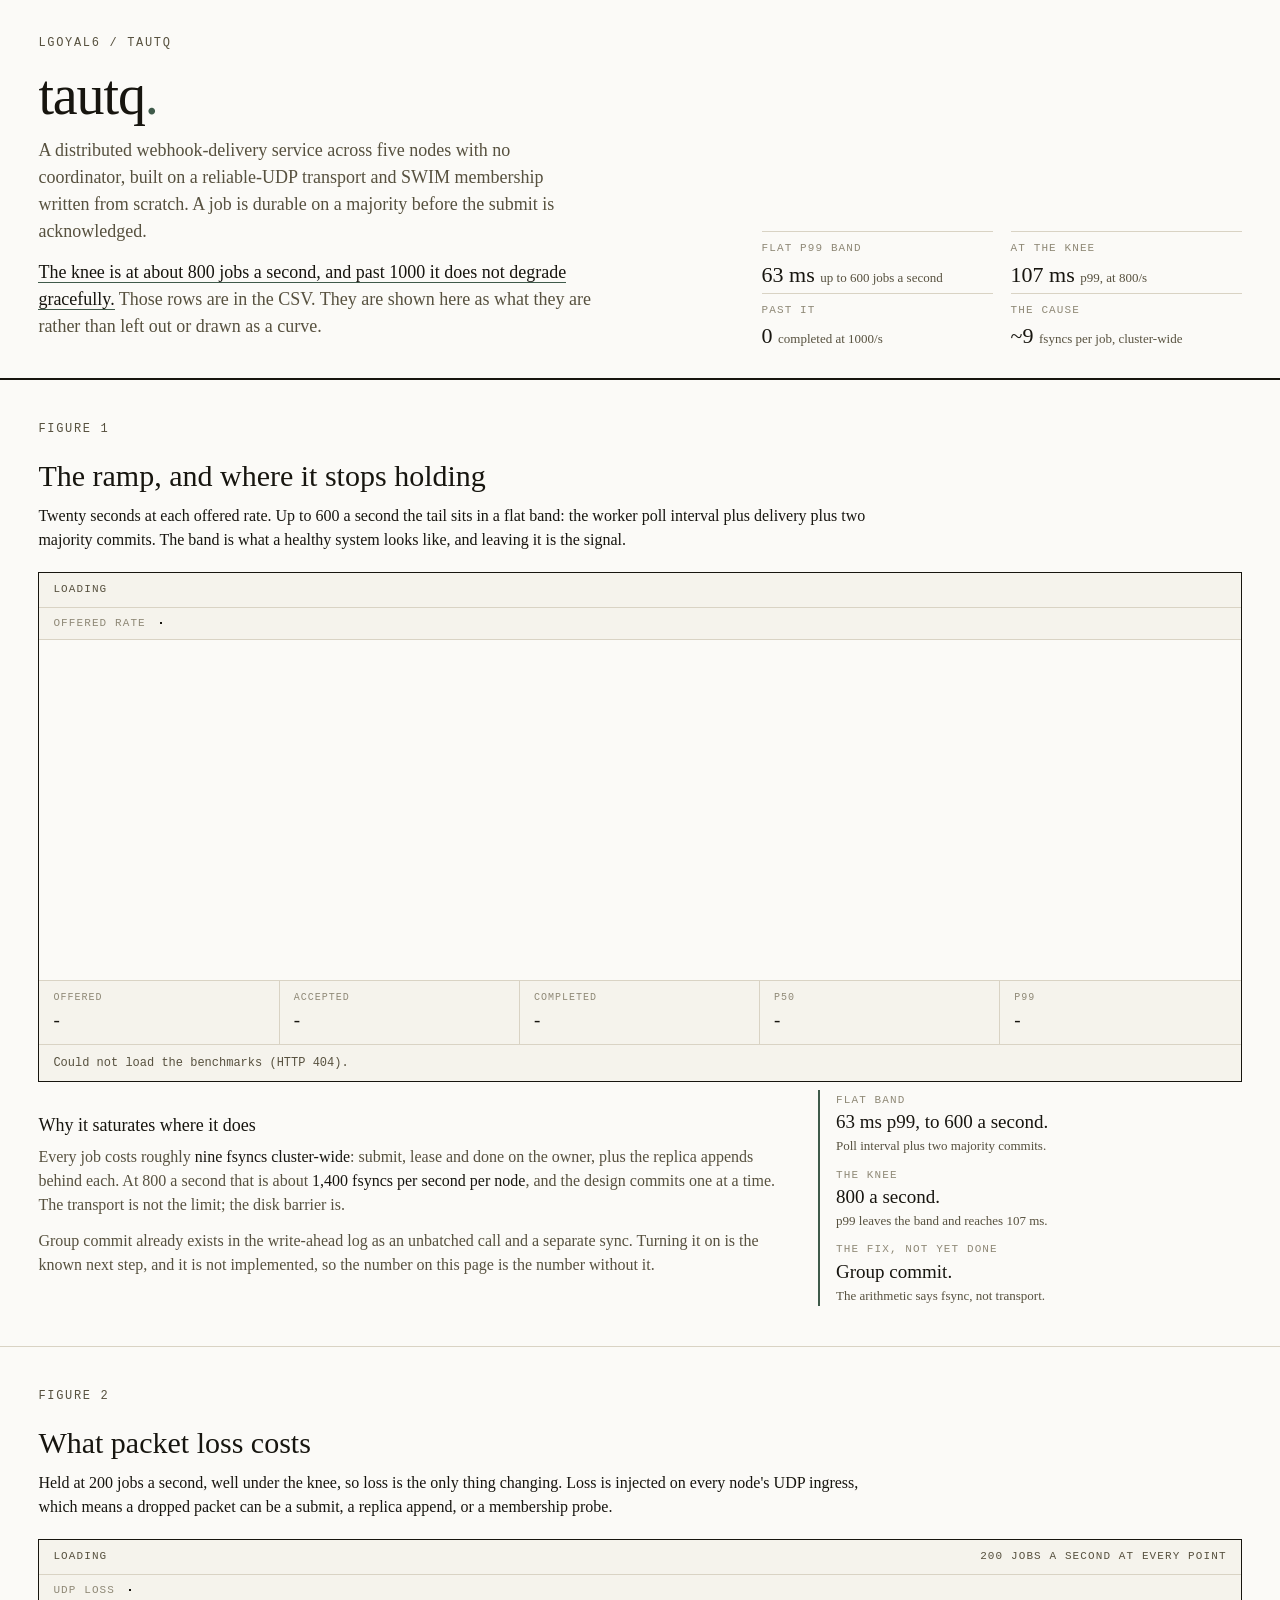
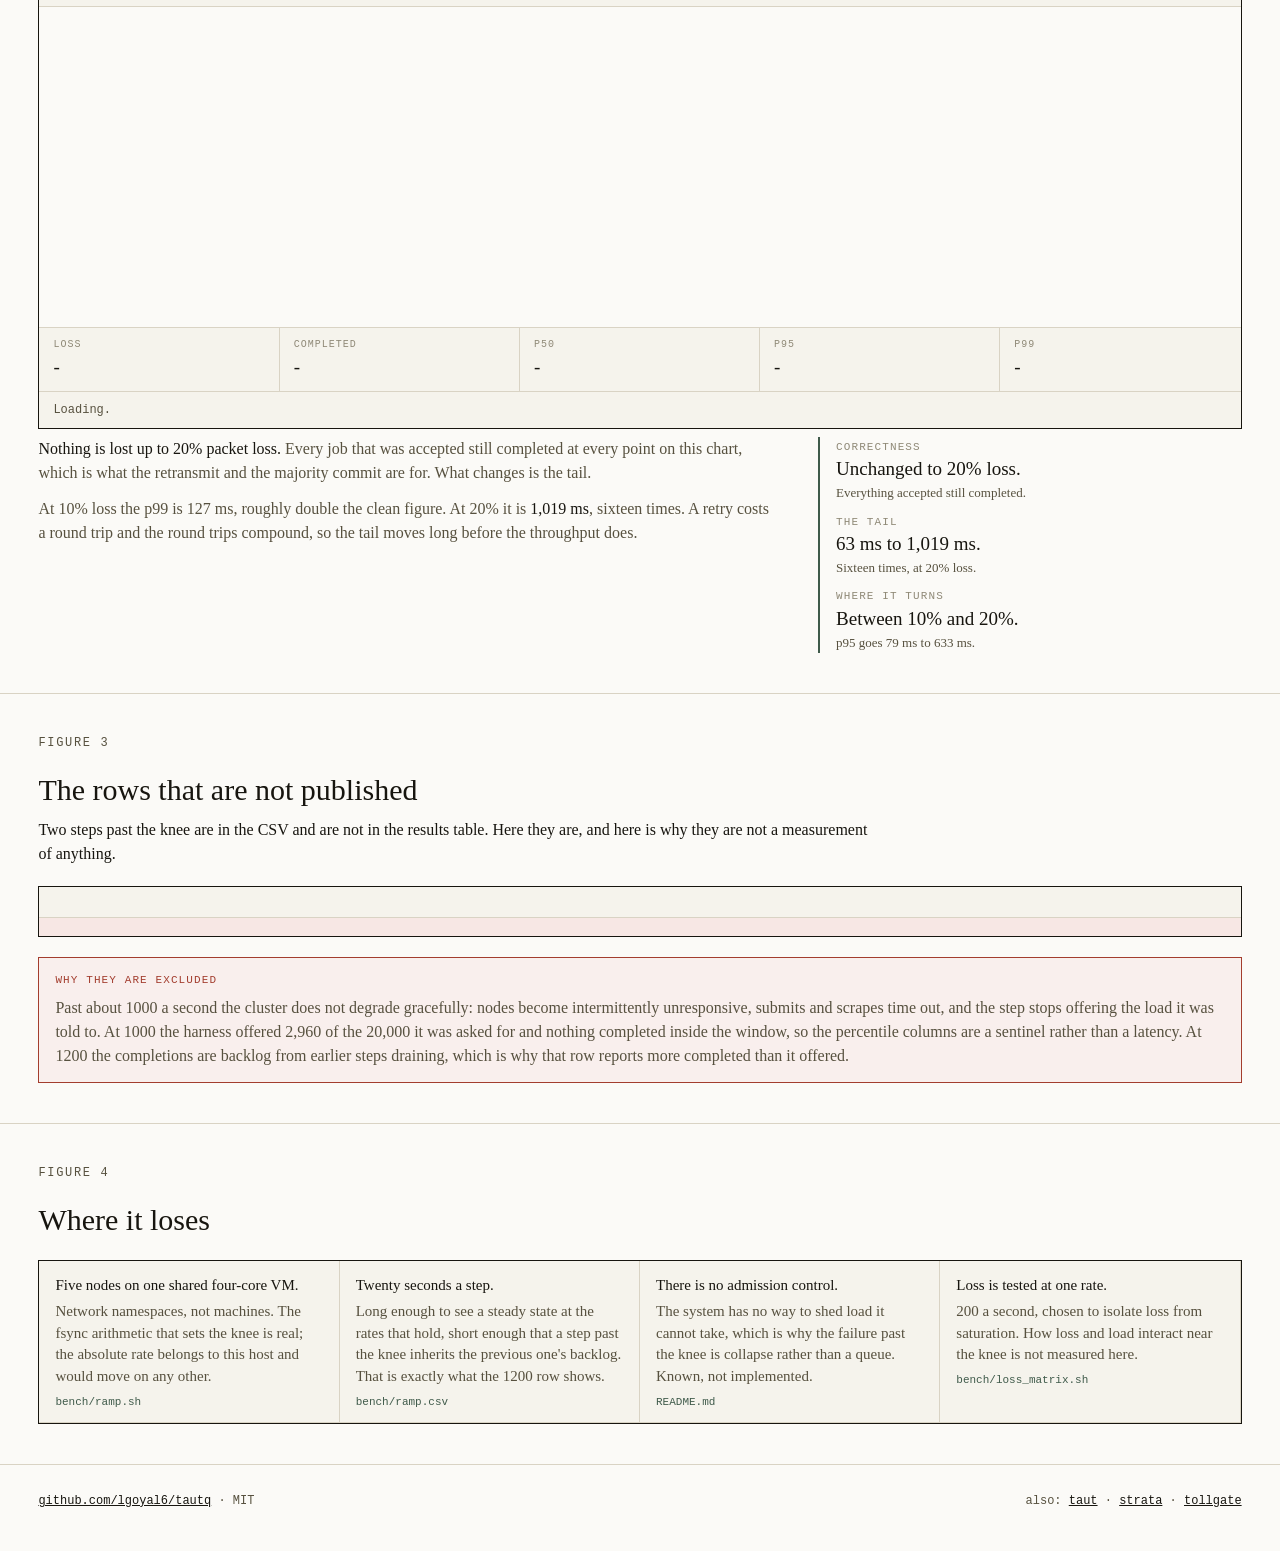
==== docs/index.html @ 8394e02b "Add a results page for the ramp and the loss matrix Four figures. The ramp, with the flat band drawn" ====
<!doctype html>
<html lang="en">
<head>
<meta charset="utf-8">
<meta name="viewport" content="width=device-width, initial-scale=1">
<title>tautq - where the knee is, and what is past it</title>
<meta name="description" content="A five-node webhook queue with no coordinator. Flat 63ms p99 to 600 jobs a second, 107ms at 800, and past 1000 it stops degrading gracefully. Those rows are in the CSV and deliberately unpublished.">
<meta property="og:title" content="tautq">
<meta property="og:description" content="Drag the offered rate and watch p99 leave its flat band. The rows past the knee are shown as what they are: suspect, and not a measurement.">
<link rel="stylesheet" href="style.css">
</head>
<body>

<header class="gut">
  <div>
    <div class="eyebrow">lgoyal6 / tautq</div>
    <h1>tautq<span class="dot">.</span></h1>
    <p class="thesis">
      A distributed webhook-delivery service across five nodes with no coordinator, built
      on a reliable-UDP transport and SWIM membership written from scratch. A job is
      durable on a majority before the submit is acknowledged.
    </p>
    <p class="thesis">
      <strong>The knee is at about 800 jobs a second, and past 1000 it does not degrade
      gracefully.</strong> Those rows are in the CSV. They are shown here as what they are
      rather than left out or drawn as a curve.
    </p>
  </div>
  <dl class="facts">
    <div class="fact"><dt>flat p99 band</dt><dd>63 ms <small>up to 600 jobs a second</small></dd></div>
    <div class="fact"><dt>at the knee</dt><dd>107 ms <small>p99, at 800/s</small></dd></div>
    <div class="fact"><dt>past it</dt><dd>0 <small>completed at 1000/s</small></dd></div>
    <div class="fact"><dt>the cause</dt><dd>~9 <small>fsyncs per job, cluster-wide</small></dd></div>
  </dl>
</header>

<section class="gut">
  <div class="eyebrow">Figure 1</div>
  <h2>The ramp, and where it stops holding</h2>
  <p class="lead">
    Twenty seconds at each offered rate. Up to 600 a second the tail sits in a flat band:
    the worker poll interval plus delivery plus two majority commits. The band is what a
    healthy system looks like, and leaving it is the signal.
  </p>

  <div class="figure">
    <div class="figcap">
      <span id="cap-what">Loading</span>
      <span id="cap-setup"></span>
    </div>
    <div class="toolbar">
      <span class="picklabel">Offered rate</span>
      <div class="pick" id="rates" role="group" aria-label="Offered rate"></div>
    </div>
    <canvas class="plot" id="plot-ramp" width="1200" height="340"></canvas>
    <dl class="readout">
      <div><dt>offered</dt><dd id="r-off">-</dd></div>
      <div><dt>accepted</dt><dd id="r-acc">-</dd></div>
      <div><dt>completed</dt><dd id="r-done">-</dd></div>
      <div><dt>p50</dt><dd id="r-p50">-</dd></div>
      <div><dt>p99</dt><dd id="r-p99">-</dd></div>
    </dl>
    <div class="banner" id="ramp-banner">Loading.</div>
  </div>

  <div class="split">
    <div>
      <h3>Why it saturates where it does</h3>
      <p>
        Every job costs roughly <strong>nine fsyncs cluster-wide</strong>: submit, lease and
        done on the owner, plus the replica appends behind each. At 800 a second that is
        about <strong>1,400 fsyncs per second per node</strong>, and the design commits one
        at a time. The transport is not the limit; the disk barrier is.
      </p>
      <p>
        Group commit already exists in the write-ahead log as an unbatched call and a
        separate sync. Turning it on is the known next step, and it is not implemented, so
        the number on this page is the number without it.
      </p>
    </div>
    <dl class="takeaway">
      <dt>flat band</dt>
      <dd>63 ms p99, to 600 a second.<small>Poll interval plus two majority commits.</small></dd>
      <dt>the knee</dt>
      <dd>800 a second.<small>p99 leaves the band and reaches 107 ms.</small></dd>
      <dt>the fix, not yet done</dt>
      <dd>Group commit.<small>The arithmetic says fsync, not transport.</small></dd>
    </dl>
  </div>
</section>

<section class="gut">
  <div class="eyebrow">Figure 2</div>
  <h2>What packet loss costs</h2>
  <p class="lead">
    Held at 200 jobs a second, well under the knee, so loss is the only thing changing.
    Loss is injected on every node's UDP ingress, which means a dropped packet can be a
    submit, a replica append, or a membership probe.
  </p>
  <div class="figure">
    <div class="figcap">
      <span id="cap-loss">Loading</span>
      <span>200 jobs a second at every point</span>
    </div>
    <div class="toolbar">
      <span class="picklabel">UDP loss</span>
      <div class="pick" id="losses" role="group" aria-label="Loss rate"></div>
    </div>
    <canvas class="plot" id="plot-loss" width="1200" height="320"></canvas>
    <dl class="readout">
      <div><dt>loss</dt><dd id="l-loss">-</dd></div>
      <div><dt>completed</dt><dd id="l-done">-</dd></div>
      <div><dt>p50</dt><dd id="l-p50">-</dd></div>
      <div><dt>p95</dt><dd id="l-p95">-</dd></div>
      <div><dt>p99</dt><dd id="l-p99">-</dd></div>
    </dl>
    <div class="banner" id="loss-banner">Loading.</div>
  </div>

  <div class="split">
    <div>
      <p>
        <strong>Nothing is lost up to 20% packet loss.</strong> Every job that was accepted
        still completed at every point on this chart, which is what the retransmit and the
        majority commit are for. What changes is the tail.
      </p>
      <p>
        At 10% loss the p99 is 127 ms, roughly double the clean figure. At 20% it is
        <strong>1,019 ms</strong>, sixteen times. A retry costs a round trip and the
        round trips compound, so the tail moves long before the throughput does.
      </p>
    </div>
    <dl class="takeaway">
      <dt>correctness</dt>
      <dd>Unchanged to 20% loss.<small>Everything accepted still completed.</small></dd>
      <dt>the tail</dt>
      <dd>63 ms to 1,019 ms.<small>Sixteen times, at 20% loss.</small></dd>
      <dt>where it turns</dt>
      <dd>Between 10% and 20%.<small>p95 goes 79 ms to 633 ms.</small></dd>
    </dl>
  </div>
</section>

<section class="gut">
  <div class="eyebrow">Figure 3</div>
  <h2>The rows that are not published</h2>
  <p class="lead">
    Two steps past the knee are in the CSV and are not in the results table. Here they are,
    and here is why they are not a measurement of anything.
  </p>
  <div class="figure">
    <div class="grid-wrap"><table class="data" id="suspect"></table></div>
    <div class="banner alarm" id="suspect-banner"></div>
  </div>
  <div class="suspect-box">
    <div class="tag">why they are excluded</div>
    <p>
      Past about 1000 a second the cluster does not degrade gracefully: nodes become
      intermittently unresponsive, submits and scrapes time out, and the step stops
      offering the load it was told to. At 1000 the harness offered 2,960 of the 20,000 it
      was asked for and nothing completed inside the window, so the percentile columns are
      a sentinel rather than a latency. At 1200 the completions are backlog from earlier
      steps draining, which is why that row reports more completed than it offered.
    </p>
  </div>
</section>

<section class="gut">
  <div class="eyebrow">Figure 4</div>
  <h2>Where it loses</h2>
  <ul class="map">
    <li>
      <b>Five nodes on one shared four-core VM.</b> Network namespaces, not machines. The
      fsync arithmetic that sets the knee is real; the absolute rate belongs to this host
      and would move on any other.
      <span class="where">bench/ramp.sh</span>
    </li>
    <li>
      <b>Twenty seconds a step.</b> Long enough to see a steady state at the rates that
      hold, short enough that a step past the knee inherits the previous one's backlog.
      That is exactly what the 1200 row shows.
      <span class="where">bench/ramp.csv</span>
    </li>
    <li>
      <b>There is no admission control.</b> The system has no way to shed load it cannot
      take, which is why the failure past the knee is collapse rather than a queue. Known,
      not implemented.
      <span class="where">README.md</span>
    </li>
    <li>
      <b>Loss is tested at one rate.</b> 200 a second, chosen to isolate loss from
      saturation. How loss and load interact near the knee is not measured here.
      <span class="where">bench/loss_matrix.sh</span>
    </li>
  </ul>
</section>

<footer class="gut">
  <span>
    <a href="https://github.com/lgoyal6/tautq">github.com/lgoyal6/tautq</a>
    &middot; MIT
  </span>
  <span>
    also: <a href="https://lgoyal6.github.io/taut/">taut</a>
    &middot; <a href="https://lgoyal6.github.io/strata/">strata</a>
    &middot; <a href="https://lgoyal6.github.io/tollgate/">tollgate</a>
  </span>
</footer>

<script src="app.js"></script>
</body>
</html>
---- docs/style.css ----
:root {
  --paper: #fbfaf7;
  --panel: #f5f3ec;
  --ink: #17150f;
  --sub: #57513f;
  --faint: #8f8977;
  --rule: #17150f;
  --hair: #d9d3c4;
  --ox: #3f5a4a;      /* dark sage: this project's ink */
  --ox-dim: #8aa094;
  --ok: #2f5d3a;
  --warn: #8a6d1f;
  --bad: #a33d2e;
  --serif: 'Times New Roman', Times, Georgia, serif;
  --mono: 'Courier New', Courier, monospace;
}

* { margin: 0; padding: 0; box-sizing: border-box; }
html { scroll-behavior: smooth; }
body { background: var(--paper); color: var(--ink); font: 16px/1.5 var(--serif); }
a { color: var(--ink); }
a:hover { color: var(--ox); }
.gut { padding-left: clamp(20px, 3vw, 44px); padding-right: clamp(20px, 3vw, 44px); }
.eyebrow {
  font: 12px/1.6 var(--mono); letter-spacing: .14em; text-transform: uppercase;
  color: var(--sub); margin-bottom: 14px;
}

header {
  display: grid; grid-template-columns: minmax(0, 7fr) minmax(0, 5fr);
  gap: clamp(24px, 4vw, 64px); align-items: end;
  padding-top: 34px; padding-bottom: 26px; border-bottom: 2px solid var(--rule);
}
h1 { font-size: clamp(34px, 5.4vw, 56px); font-weight: 400; letter-spacing: -.02em; line-height: 1; }
h1 .dot { color: var(--ox); }
.thesis { font-size: clamp(15px, 1.5vw, 18px); color: var(--sub); margin-top: 14px; max-width: 62ch; }
.thesis strong { color: var(--ink); font-weight: 400; border-bottom: 1px solid var(--ox); }

.facts { display: grid; grid-template-columns: repeat(2, minmax(0, 1fr)); gap: 2px 18px; }
.fact { border-top: 1px solid var(--hair); padding-top: 8px; }
.fact dt { font: 11px/1.6 var(--mono); letter-spacing: .1em; text-transform: uppercase; color: var(--faint); }
.fact dd { font-size: 22px; }
.fact dd small { font-size: 13px; color: var(--sub); }

section { padding-top: 40px; padding-bottom: 40px; border-bottom: 1px solid var(--hair); }

/* Prose beside a takeaway rather than a narrow column with a blank half.
   A wide screen should be used, not left empty. */
.split {
  display: grid; grid-template-columns: minmax(0, 7fr) minmax(0, 4fr);
  gap: clamp(20px, 3vw, 46px); align-items: start; margin-top: 8px;
}
.split p { max-width: none; }
.takeaway { border-left: 2px solid var(--ox); padding: 2px 0 2px 16px; }
.takeaway dt {
  font: 11px/1.6 var(--mono); letter-spacing: .1em; text-transform: uppercase;
  color: var(--faint); margin-top: 12px;
}
.takeaway dt:first-child { margin-top: 0; }
.takeaway dd { font-size: 19px; line-height: 1.35; }
.takeaway dd small { display: block; font-size: 13px; color: var(--sub); margin-top: 2px; }
h2 { font-size: clamp(22px, 2.6vw, 30px); font-weight: 400; margin-bottom: 6px; }
h3 { font-size: 18px; font-weight: 400; margin: 22px 0 6px; }
p { max-width: 74ch; margin-bottom: 12px; color: var(--sub); }
/* The intro to a figure sits alone above it, so a 74ch cap leaves most of a wide
   screen blank. It gets more room; body prose inside a split gets none. */
p.lead { color: var(--ink); max-width: 104ch; }
p strong { color: var(--ink); font-weight: 400; }
code { font: .9em var(--mono); background: var(--panel); padding: 1px 4px; }

.figure { border: 1px solid var(--rule); background: var(--panel); margin-top: 20px; }
.figcap {
  font: 11px/1.6 var(--mono); letter-spacing: .1em; text-transform: uppercase;
  color: var(--sub); padding: 8px 14px; border-bottom: 1px solid var(--hair);
  display: flex; justify-content: space-between; gap: 12px; flex-wrap: wrap;
}
.toolbar {
  display: flex; gap: 14px; align-items: center; flex-wrap: wrap;
  padding: 10px 14px; border-bottom: 1px solid var(--hair);
}
.pick { display: flex; gap: 0; border: 1px solid var(--ink); }
.pick button {
  font: 12px/1 var(--mono); text-transform: uppercase; letter-spacing: .07em;
  background: transparent; color: var(--sub); border: 0; border-right: 1px solid var(--hair);
  padding: 8px 10px; cursor: pointer;
}
.pick button:last-child { border-right: 0; }
.pick button[aria-pressed="true"] { background: var(--ox); color: var(--paper); }
.picklabel { font: 11px/1 var(--mono); text-transform: uppercase; letter-spacing: .1em; color: var(--faint); }

.scrub { display: flex; align-items: center; gap: 10px; flex: 1 1 300px; min-width: 220px; }
.scrub input[type=range] { flex: 1; accent-color: var(--ox); min-width: 110px; }

.plot { display: block; width: 100%; height: auto; background: var(--paper); }

.readout {
  display: grid; grid-template-columns: repeat(auto-fit, minmax(130px, 1fr));
  border-top: 1px solid var(--hair);
}
.readout div { padding: 9px 14px; border-right: 1px solid var(--hair); }
.readout div:last-child { border-right: 0; }
.readout dt { font: 10px/1.6 var(--mono); letter-spacing: .1em; text-transform: uppercase; color: var(--faint); }
.readout dd { font-size: 19px; }
.readout dd small { font-size: 12px; color: var(--sub); }

.banner { padding: 9px 14px; border-top: 1px solid var(--hair); font: 12px/1.5 var(--mono); color: var(--sub); }
.banner.alarm { background: #f7e7e4; color: var(--bad); }
.banner.calm { background: #e9efe8; color: var(--ok); }

table.data { border-collapse: collapse; font: 13px/1.4 var(--mono); margin-top: 14px; width: 100%; }
table.data th, table.data td { border-bottom: 1px solid var(--hair); padding: 5px 10px 5px 0; text-align: right; }
table.data th:first-child, table.data td:first-child { text-align: left; }
table.data th { font-weight: 400; color: var(--faint); text-transform: uppercase; font-size: 11px; letter-spacing: .06em; }
table.data td.bad { color: var(--bad); }
table.data td.good { color: var(--ok); }

/* The losing axes as a row of cards, so they read as a set and fill the width. */
ul.map {
  list-style: none; display: grid; margin-top: 18px;
  grid-template-columns: repeat(auto-fit, minmax(230px, 1fr));
  border: 1px solid var(--rule); background: var(--panel);
}
ul.map li {
  padding: 14px 16px; color: var(--sub); font-size: 15px; line-height: 1.45;
  border-right: 1px solid var(--hair); border-bottom: 1px solid var(--hair);
}
ul.map li b { color: var(--ink); font-weight: 400; display: block; margin-bottom: 4px; }
ul.map li .where { display: block; margin-top: 8px; font: 11px var(--mono); color: var(--ox); }

footer {
  padding-top: 26px; padding-bottom: 40px;
  font: 12px/1.7 var(--mono); color: var(--sub);
  display: flex; justify-content: space-between; gap: 20px; flex-wrap: wrap;
}

@media (max-width: 860px) {
  header { grid-template-columns: minmax(0, 1fr); gap: 26px; }
}

/* Wide content scrolls in its own box; the page itself never scrolls sideways. */
.grid-wrap { overflow-x: auto; padding: 4px 14px 12px; }
table.data td.num { font-variant-numeric: tabular-nums; }
table.data tr.suspect td { color: var(--bad); }
table.data td.na { color: var(--faint); font-style: italic; }
.suspect-box { border: 1px solid var(--bad); background: #f9efed; padding: 14px 16px; margin-top: 20px; }
.suspect-box .tag { font: 11px/1.6 var(--mono); letter-spacing: .1em; text-transform: uppercase; color: var(--bad); }
.suspect-box p { color: var(--sub); max-width: none; margin: 6px 0 0; }
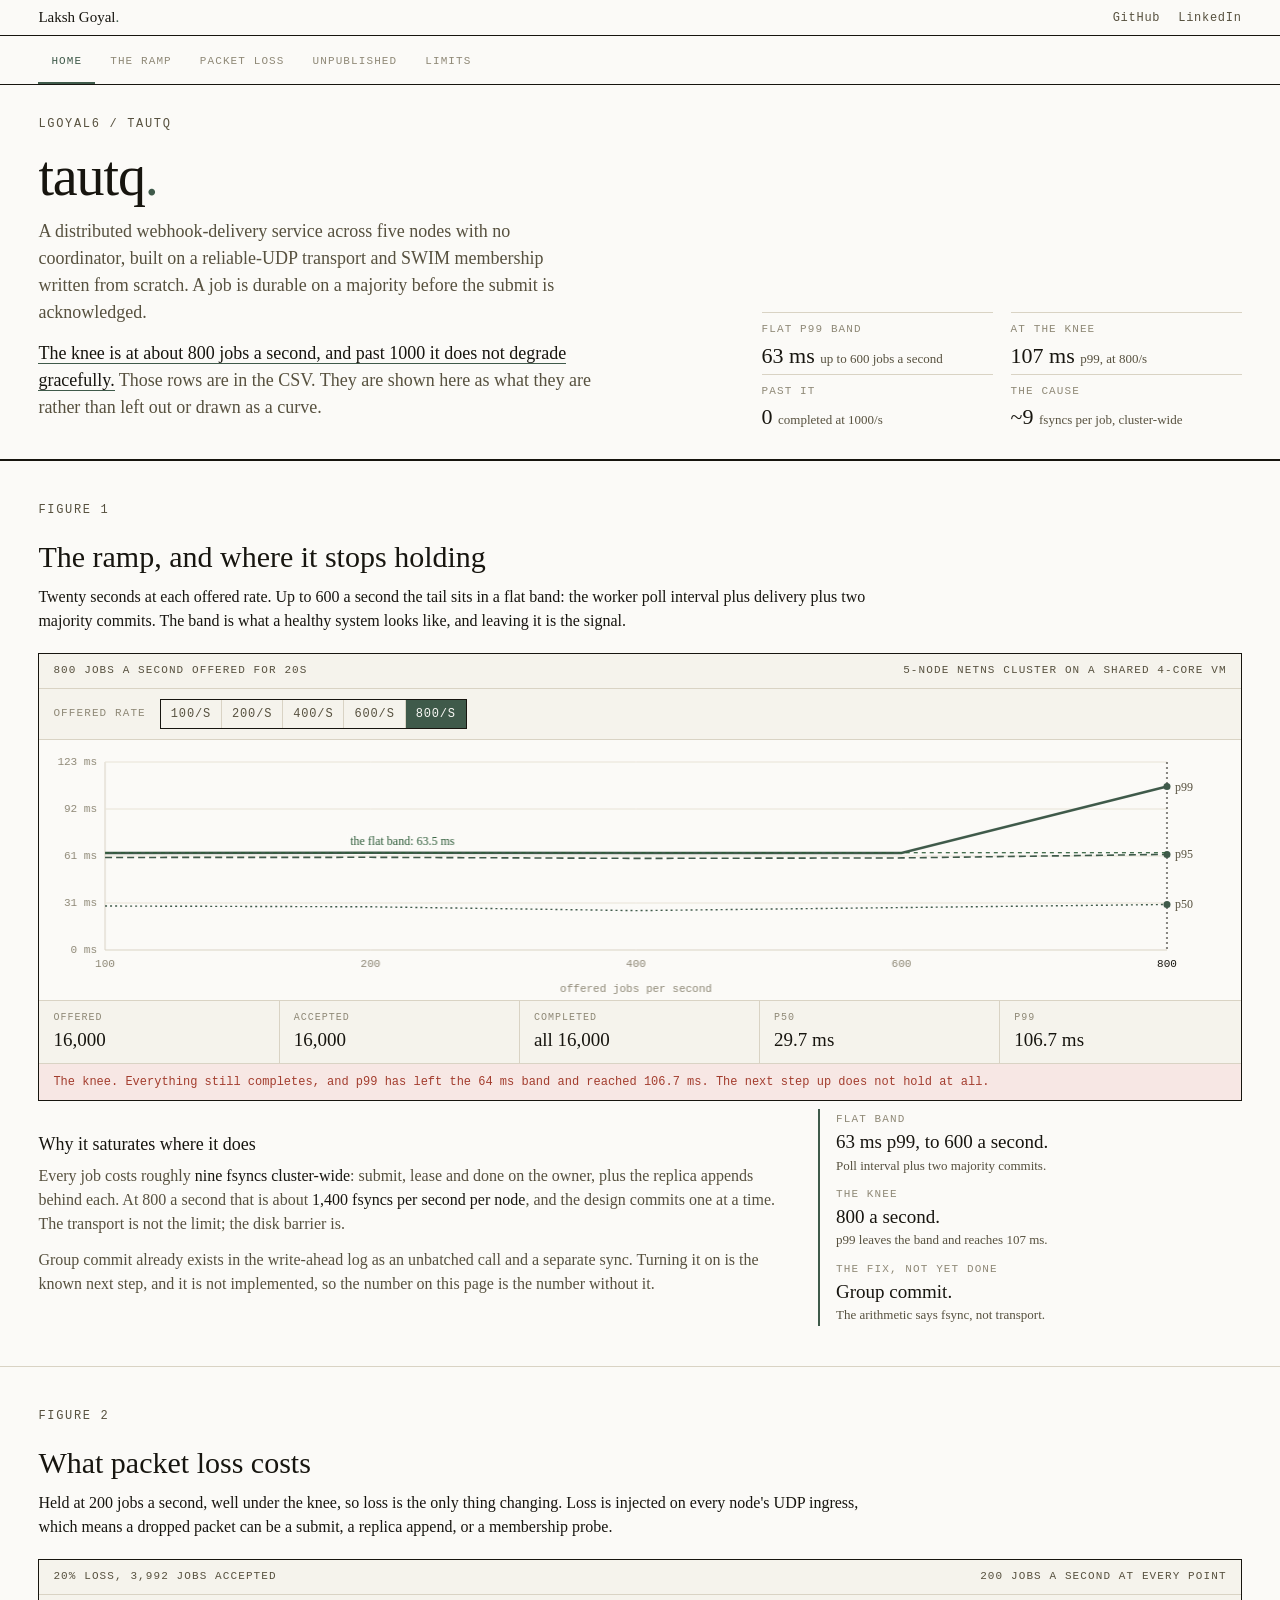
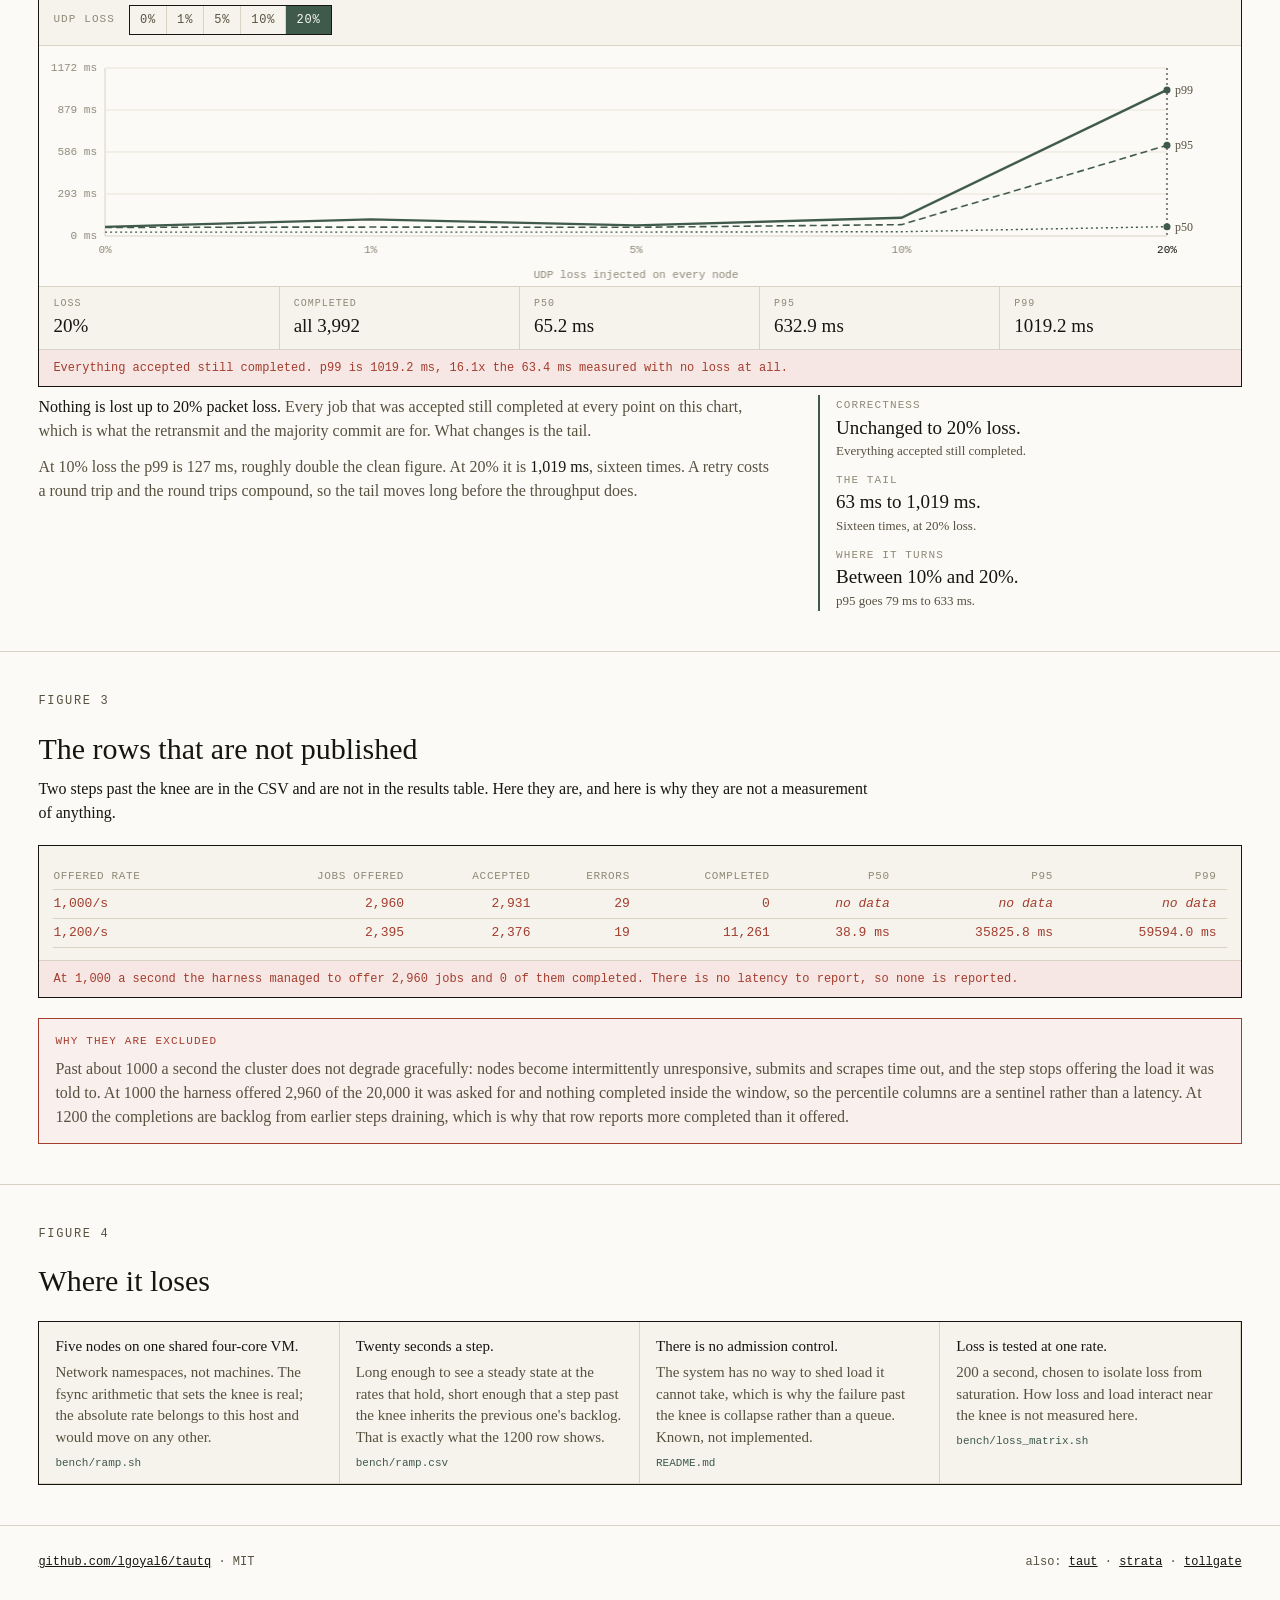
==== commit 70f74af6: "Give the page a nav bar and section tabs Every project page now carries the same shell: a sticky bar" ====
--- a/docs/index.html
+++ b/docs/index.html
@@ -11,7 +11,22 @@
 </head>
 <body>
 
-<header class="gut">
+<nav class="topbar">
+  <a class="brand" href="https://lakshgoyal.com">Laksh Goyal<span>.</span></a>
+  <div class="navlinks">
+    <a href="https://github.com/lgoyal6/tautq">GitHub</a>
+    <a href="https://www.linkedin.com/in/lakshgoyal">LinkedIn</a>
+  </div>
+</nav>
+<nav class="tabs" aria-label="Sections">
+    <a href="#sec-home">Home</a>
+    <a href="#sec-ramp">The ramp</a>
+    <a href="#sec-loss">Packet loss</a>
+    <a href="#sec-suspect">Unpublished</a>
+    <a href="#sec-limits">Limits</a>
+</nav>
+
+<header id="sec-home" class="gut">
   <div>
     <div class="eyebrow">lgoyal6 / tautq</div>
     <h1>tautq<span class="dot">.</span></h1>
@@ -34,7 +49,7 @@
   </dl>
 </header>
 
-<section class="gut">
+<section class="gut" id="sec-ramp">
   <div class="eyebrow">Figure 1</div>
   <h2>The ramp, and where it stops holding</h2>
   <p class="lead">
@@ -89,7 +104,7 @@
   </div>
 </section>
 
-<section class="gut">
+<section class="gut" id="sec-loss">
   <div class="eyebrow">Figure 2</div>
   <h2>What packet loss costs</h2>
   <p class="lead">
@@ -141,7 +156,7 @@
   </div>
 </section>
 
-<section class="gut">
+<section class="gut" id="sec-suspect">
   <div class="eyebrow">Figure 3</div>
   <h2>The rows that are not published</h2>
   <p class="lead">
@@ -165,7 +180,7 @@
   </div>
 </section>
 
-<section class="gut">
+<section class="gut" id="sec-limits">
   <div class="eyebrow">Figure 4</div>
   <h2>Where it loses</h2>
   <ul class="map">
@@ -208,5 +223,6 @@
 </footer>
 
 <script src="app.js"></script>
+<script src="nav.js"></script>
 </body>
 </html>
--- a/docs/style.css
+++ b/docs/style.css
@@ -145,3 +145,39 @@
 .suspect-box { border: 1px solid var(--bad); background: #f9efed; padding: 14px 16px; margin-top: 20px; }
 .suspect-box .tag { font: 11px/1.6 var(--mono); letter-spacing: .1em; text-transform: uppercase; color: var(--bad); }
 .suspect-box p { color: var(--sub); max-width: none; margin: 6px 0 0; }
+
+/* ---- shared nav shell ------------------------------------------------
+   Written entirely in this page's own variables, so it takes the palette
+   it is dropped into instead of importing a second one. */
+html { scroll-padding-top: 96px; }
+.topbar {
+  position: sticky; top: 0; z-index: 20;
+  background: color-mix(in srgb, var(--paper) 92%, transparent);
+  backdrop-filter: blur(8px); border-bottom: 1px solid var(--rule);
+  display: flex; align-items: center; justify-content: space-between; gap: 16px;
+  padding: 10px clamp(20px, 3vw, 44px);
+}
+.brand { font: 15px/1 var(--serif); text-decoration: none; color: var(--ink); }
+.brand span { color: var(--ox); }
+.navlinks { display: flex; gap: 18px; font: 12px/1 var(--mono); letter-spacing: .06em; }
+.navlinks a { color: var(--sub); text-decoration: none; transition: color .18s ease; }
+.navlinks a:hover { color: var(--ox); }
+.tabs {
+  position: sticky; top: 40px; z-index: 19;
+  background: color-mix(in srgb, var(--paper) 92%, transparent);
+  backdrop-filter: blur(8px); border-bottom: 1px solid var(--rule);
+  display: flex; gap: 2px; overflow-x: auto; padding: 0 clamp(20px, 3vw, 44px);
+}
+.tabs a {
+  flex: 0 0 auto; display: flex; align-items: center; min-height: 44px;
+  padding: 0 13px; font: 11px/1 var(--mono); letter-spacing: .1em;
+  text-transform: uppercase; color: var(--faint); text-decoration: none;
+  border-bottom: 2px solid transparent;
+  transition: color .18s ease, border-color .18s ease;
+}
+.tabs a:hover { color: var(--sub); }
+.tabs a[aria-current="true"] { color: var(--ox); border-bottom-color: var(--ox); }
+@media (prefers-reduced-motion: reduce) {
+  html { scroll-behavior: auto; }
+  .tabs a, .navlinks a { transition: none; }
+}
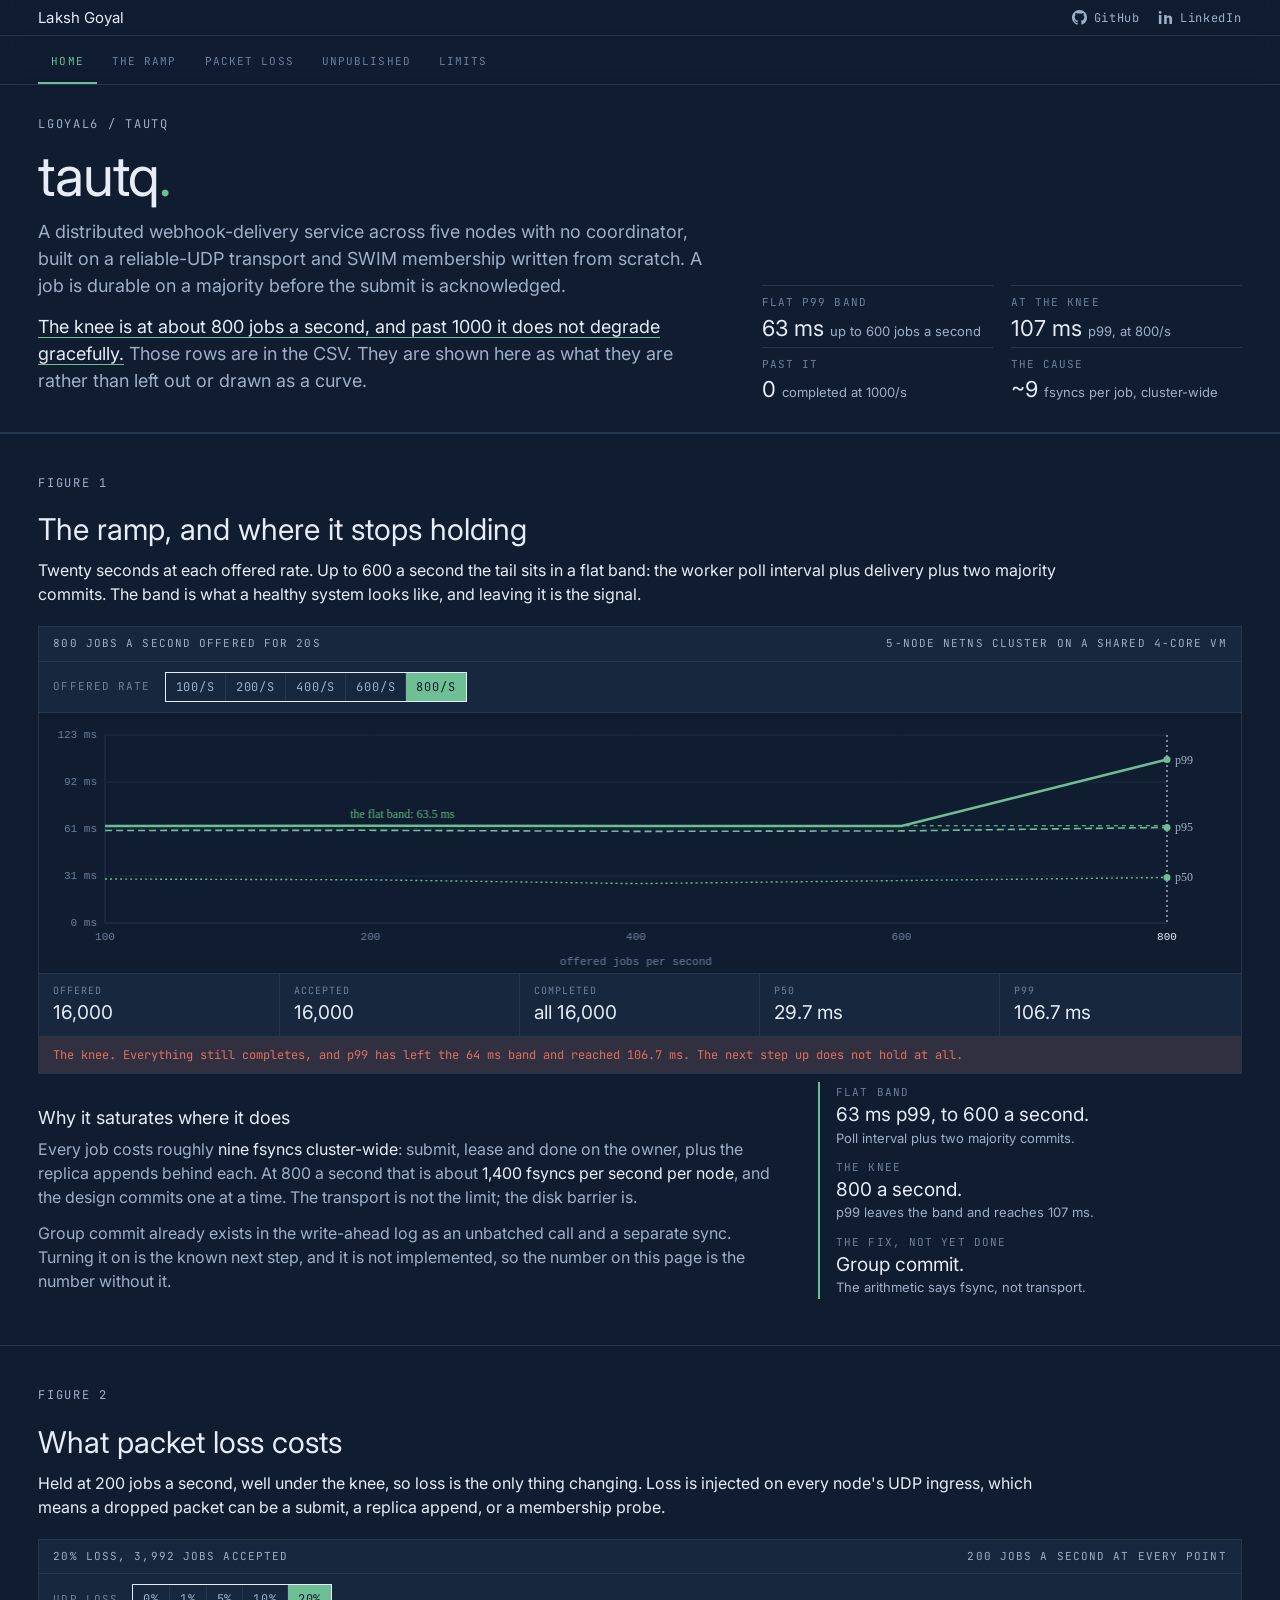
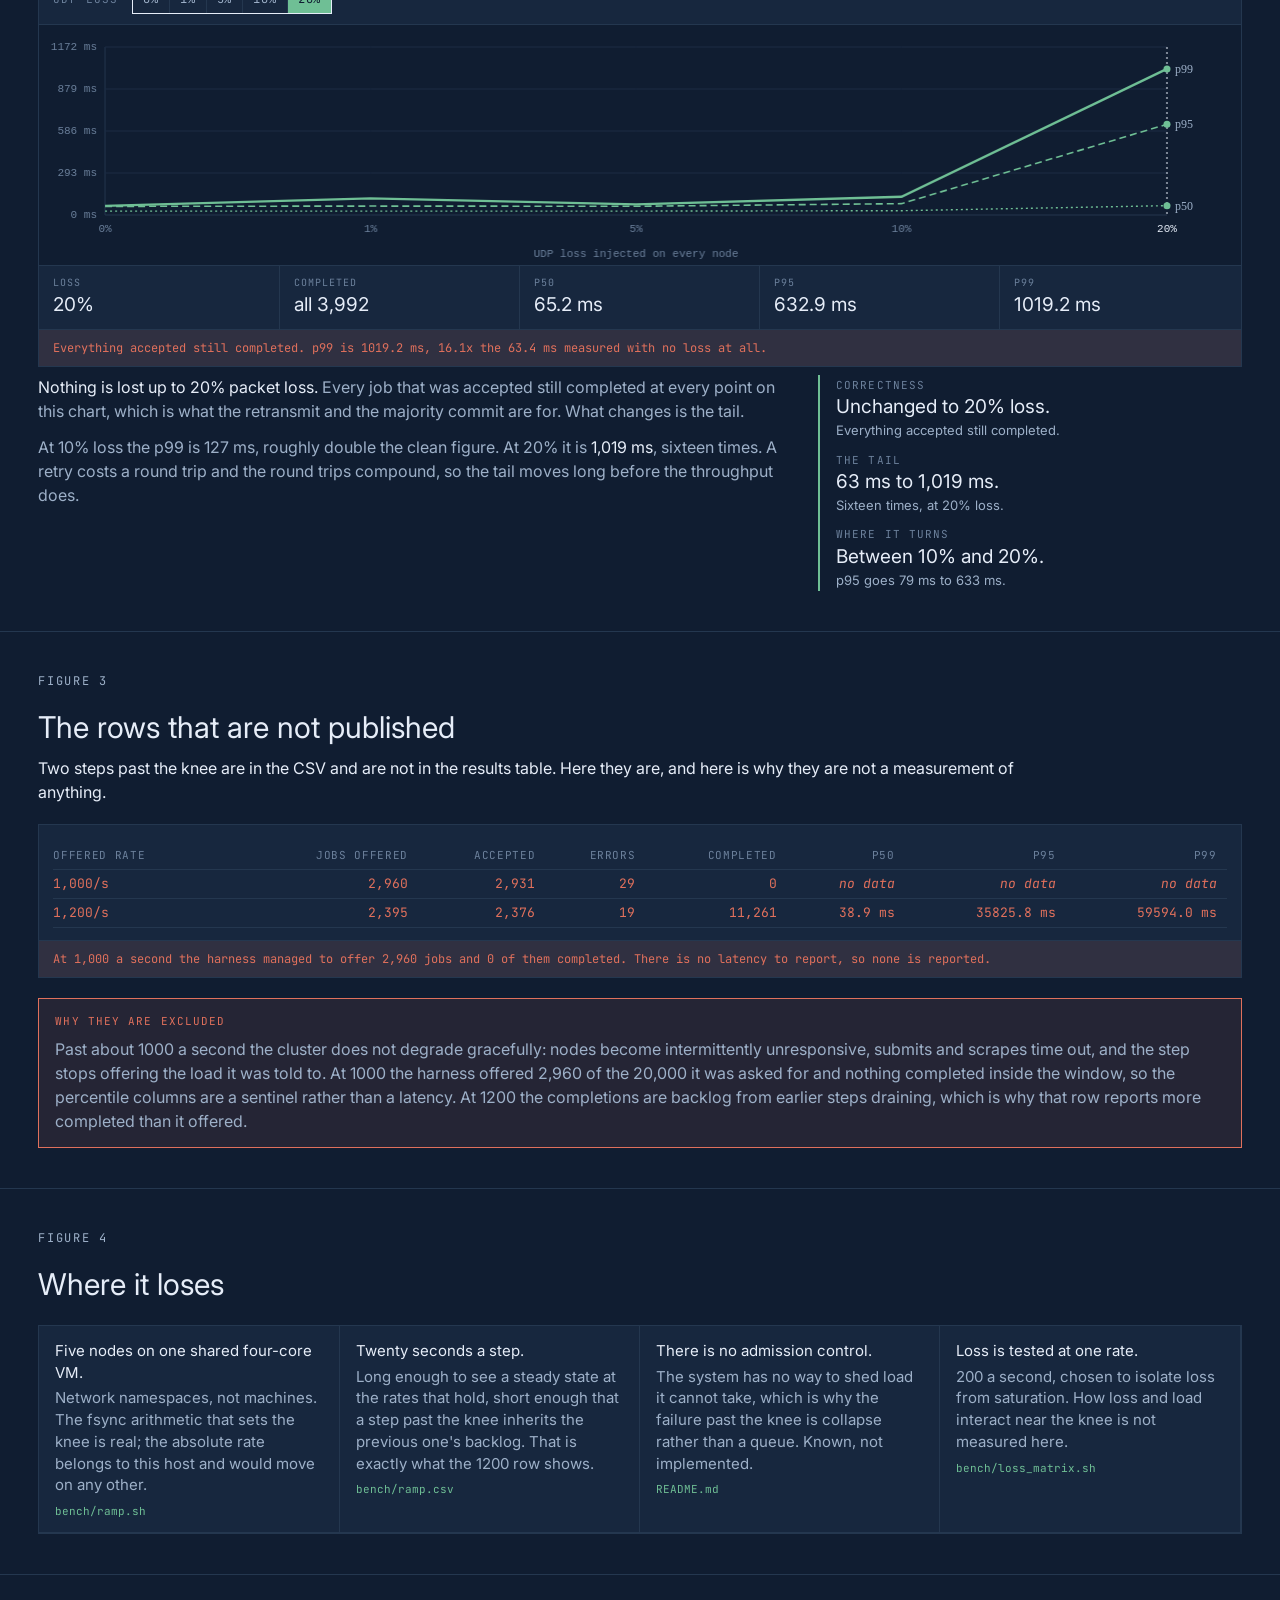
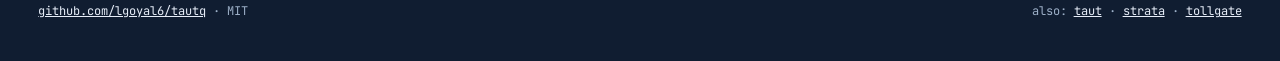
==== commit bd3372a3: "Clean up the nav and warm the palette The name had a full stop after it, which read as a typo rather" ====
--- a/docs/index.html
+++ b/docs/index.html
@@ -12,10 +12,10 @@
 <body>
 
 <nav class="topbar">
-  <a class="brand" href="https://lakshgoyal.com">Laksh Goyal<span>.</span></a>
+  <a class="brand" href="https://lakshgoyal.com">Laksh Goyal</a>
   <div class="navlinks">
-    <a href="https://github.com/lgoyal6/tautq">GitHub</a>
-    <a href="https://www.linkedin.com/in/lakshgoyal">LinkedIn</a>
+    <a href="https://github.com/lgoyal6/tautq"><svg viewBox="0 0 16 16" aria-hidden="true"><path fill="currentColor" d="M8 0C3.58 0 0 3.58 0 8c0 3.54 2.29 6.53 5.47 7.59.4.07.55-.17.55-.38 0-.19-.01-.82-.01-1.49-2.01.37-2.53-.49-2.69-.94-.09-.23-.48-.94-.82-1.13-.28-.15-.68-.52-.01-.53.63-.01 1.08.58 1.23.82.72 1.21 1.87.87 2.33.66.07-.52.28-.87.51-1.07-1.78-.2-3.64-.89-3.64-3.95 0-.87.31-1.59.82-2.15-.08-.2-.36-1.02.08-2.12 0 0 .67-.21 2.2.82.64-.18 1.32-.27 2-.27s1.36.09 2 .27c1.53-1.04 2.2-.82 2.2-.82.44 1.1.16 1.92.08 2.12.51.56.82 1.27.82 2.15 0 3.07-1.87 3.75-3.65 3.95.29.25.54.73.54 1.48 0 1.07-.01 1.93-.01 2.2 0 .21.15.46.55.38A8.01 8.01 0 0 0 16 8c0-4.42-3.58-8-8-8Z"/></svg><span>GitHub</span></a>
+    <a href="https://www.linkedin.com/in/lakshgoyal"><svg viewBox="0 0 16 16" aria-hidden="true"><path fill="currentColor" d="M3.6 5.3H.9V15h2.7V5.3ZM2.25 1A1.55 1.55 0 1 0 2.25 4.1 1.55 1.55 0 0 0 2.25 1ZM15.1 9.6c0-2.6-1.4-3.8-3.25-3.8-1.5 0-2.17.82-2.55 1.4V5.3H6.6c.04.76 0 9.7 0 9.7h2.7V9.6c0-.24.02-.48.09-.65.19-.48.63-.98 1.37-.98.97 0 1.35.74 1.35 1.82V15h2.7Z"/></svg><span>LinkedIn</span></a>
   </div>
 </nav>
 <nav class="tabs" aria-label="Sections">
--- a/docs/style.css
+++ b/docs/style.css
@@ -1,18 +1,21 @@
+@import url('https://fonts.googleapis.com/css2?family=JetBrains+Mono:wght@400;500;600&family=Inter:wght@300;400;500;600&display=swap');
+
 :root {
-  --paper: #fbfaf7;
-  --panel: #f5f3ec;
-  --ink: #17150f;
-  --sub: #57513f;
-  --faint: #8f8977;
-  --rule: #17150f;
-  --hair: #d9d3c4;
-  --ox: #3f5a4a;      /* dark sage: this project's ink */
-  --ox-dim: #8aa094;
-  --ok: #2f5d3a;
-  --warn: #8a6d1f;
-  --bad: #a33d2e;
-  --serif: 'Times New Roman', Times, Georgia, serif;
-  --mono: 'Courier New', Courier, monospace;
+  --paper: #101d31;
+  --panel: #17273e;
+  --ink: #e6edf8;
+  --sub: #9db0c8;
+  --faint: #6c819c;
+  --rule: #24374f;
+  --hair: #24374f;
+  --grid: #1c2c44;
+  --ox: #6fbf95;
+  --ox-dim: #2c6045;
+  --ok: #5fbf85;
+  --warn: #d4a75f;
+  --bad: #e0705c;
+  --serif: 'Inter', system-ui, sans-serif;
+  --mono: 'JetBrains Mono', ui-monospace, monospace;
 }
 
 * { margin: 0; padding: 0; box-sizing: border-box; }
@@ -104,8 +107,8 @@
 .readout dd small { font-size: 12px; color: var(--sub); }
 
 .banner { padding: 9px 14px; border-top: 1px solid var(--hair); font: 12px/1.5 var(--mono); color: var(--sub); }
-.banner.alarm { background: #f7e7e4; color: var(--bad); }
-.banner.calm { background: #e9efe8; color: var(--ok); }
+.banner.alarm { background: rgba(224,112,92,.12); color: var(--bad); }
+.banner.calm { background: rgba(95,191,133,.12); color: var(--ok); }
 
 table.data { border-collapse: collapse; font: 13px/1.4 var(--mono); margin-top: 14px; width: 100%; }
 table.data th, table.data td { border-bottom: 1px solid var(--hair); padding: 5px 10px 5px 0; text-align: right; }
@@ -142,7 +145,7 @@
 table.data td.num { font-variant-numeric: tabular-nums; }
 table.data tr.suspect td { color: var(--bad); }
 table.data td.na { color: var(--faint); font-style: italic; }
-.suspect-box { border: 1px solid var(--bad); background: #f9efed; padding: 14px 16px; margin-top: 20px; }
+.suspect-box { border: 1px solid var(--bad); background: rgba(224,112,92,.10); padding: 14px 16px; margin-top: 20px; }
 .suspect-box .tag { font: 11px/1.6 var(--mono); letter-spacing: .1em; text-transform: uppercase; color: var(--bad); }
 .suspect-box p { color: var(--sub); max-width: none; margin: 6px 0 0; }
 
@@ -181,3 +184,8 @@
   html { scroll-behavior: auto; }
   .tabs a, .navlinks a { transition: none; }
 }
+
+/* Brand marks in the nav, sized to the text and inheriting its colour. */
+.navlinks a { display: inline-flex; align-items: center; gap: 7px; }
+.navlinks svg { width: 15px; height: 15px; flex: 0 0 auto; }
+.brand { letter-spacing: .005em; }
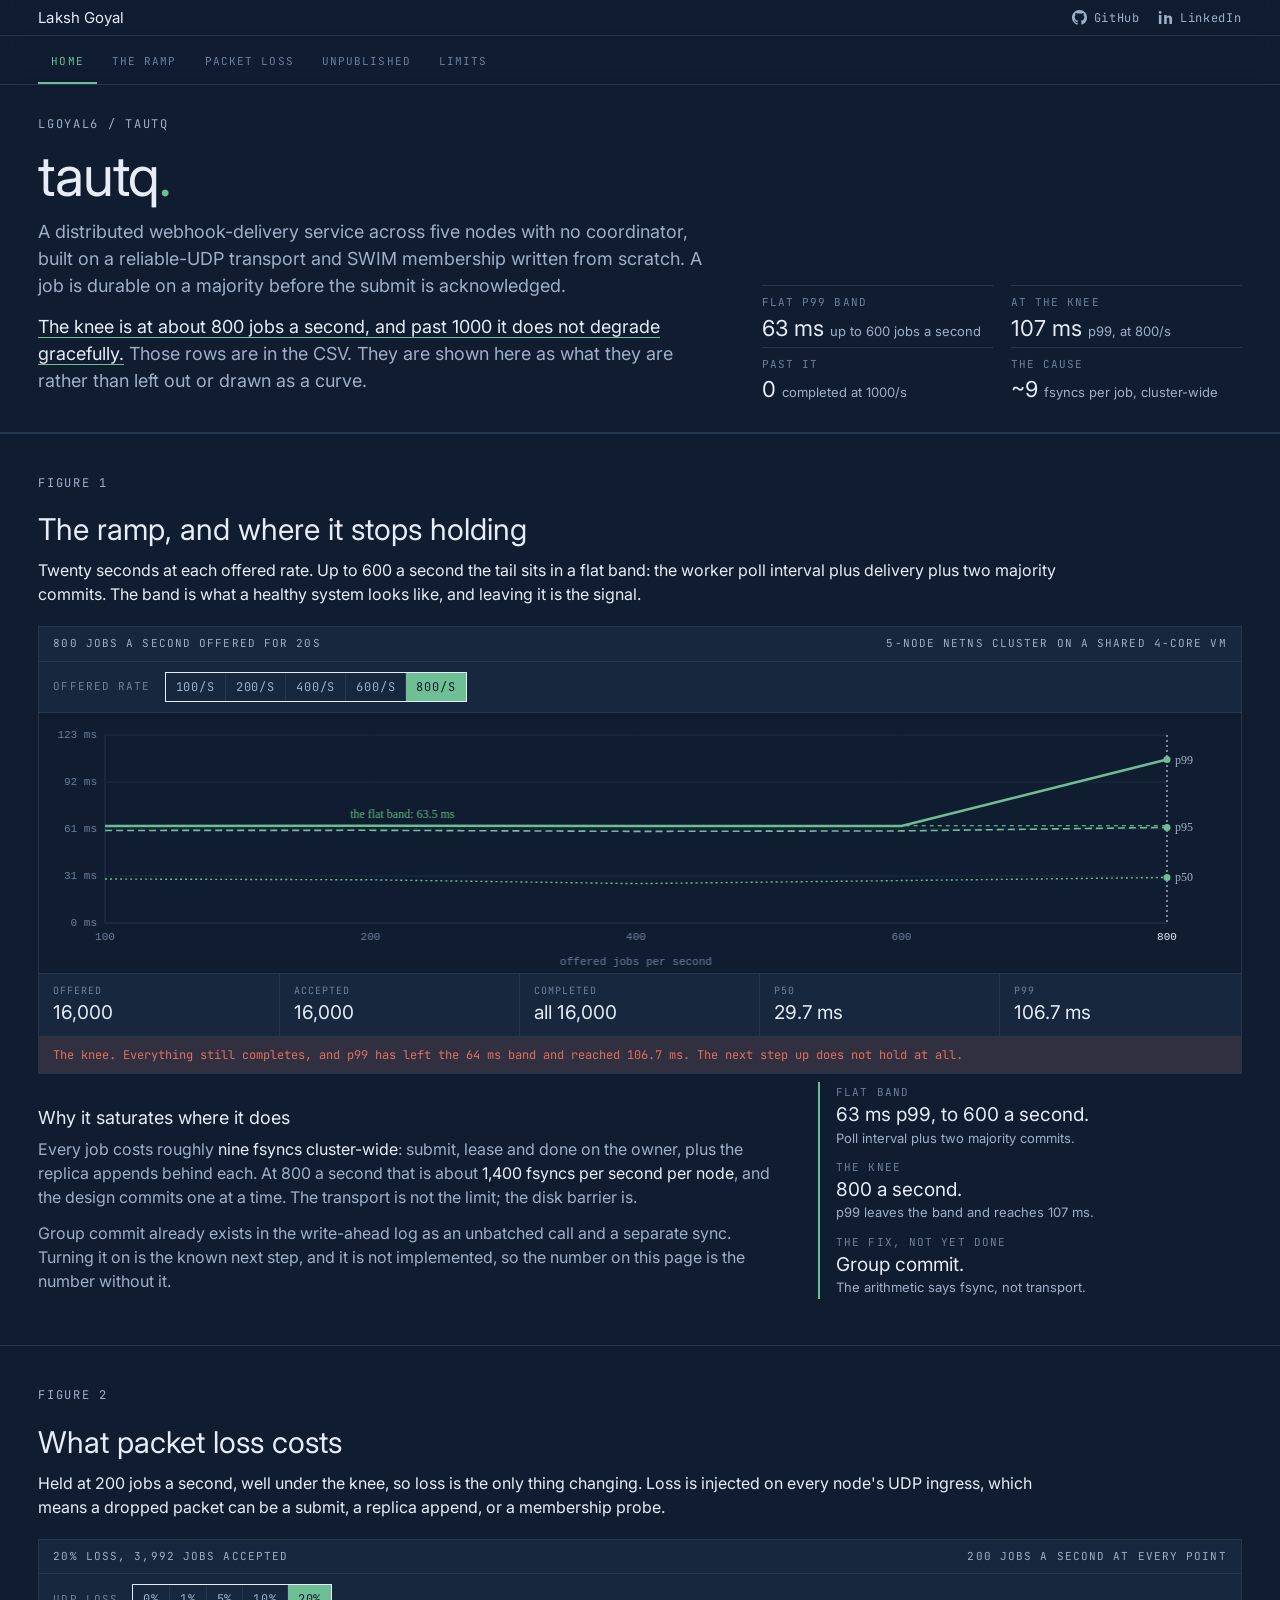
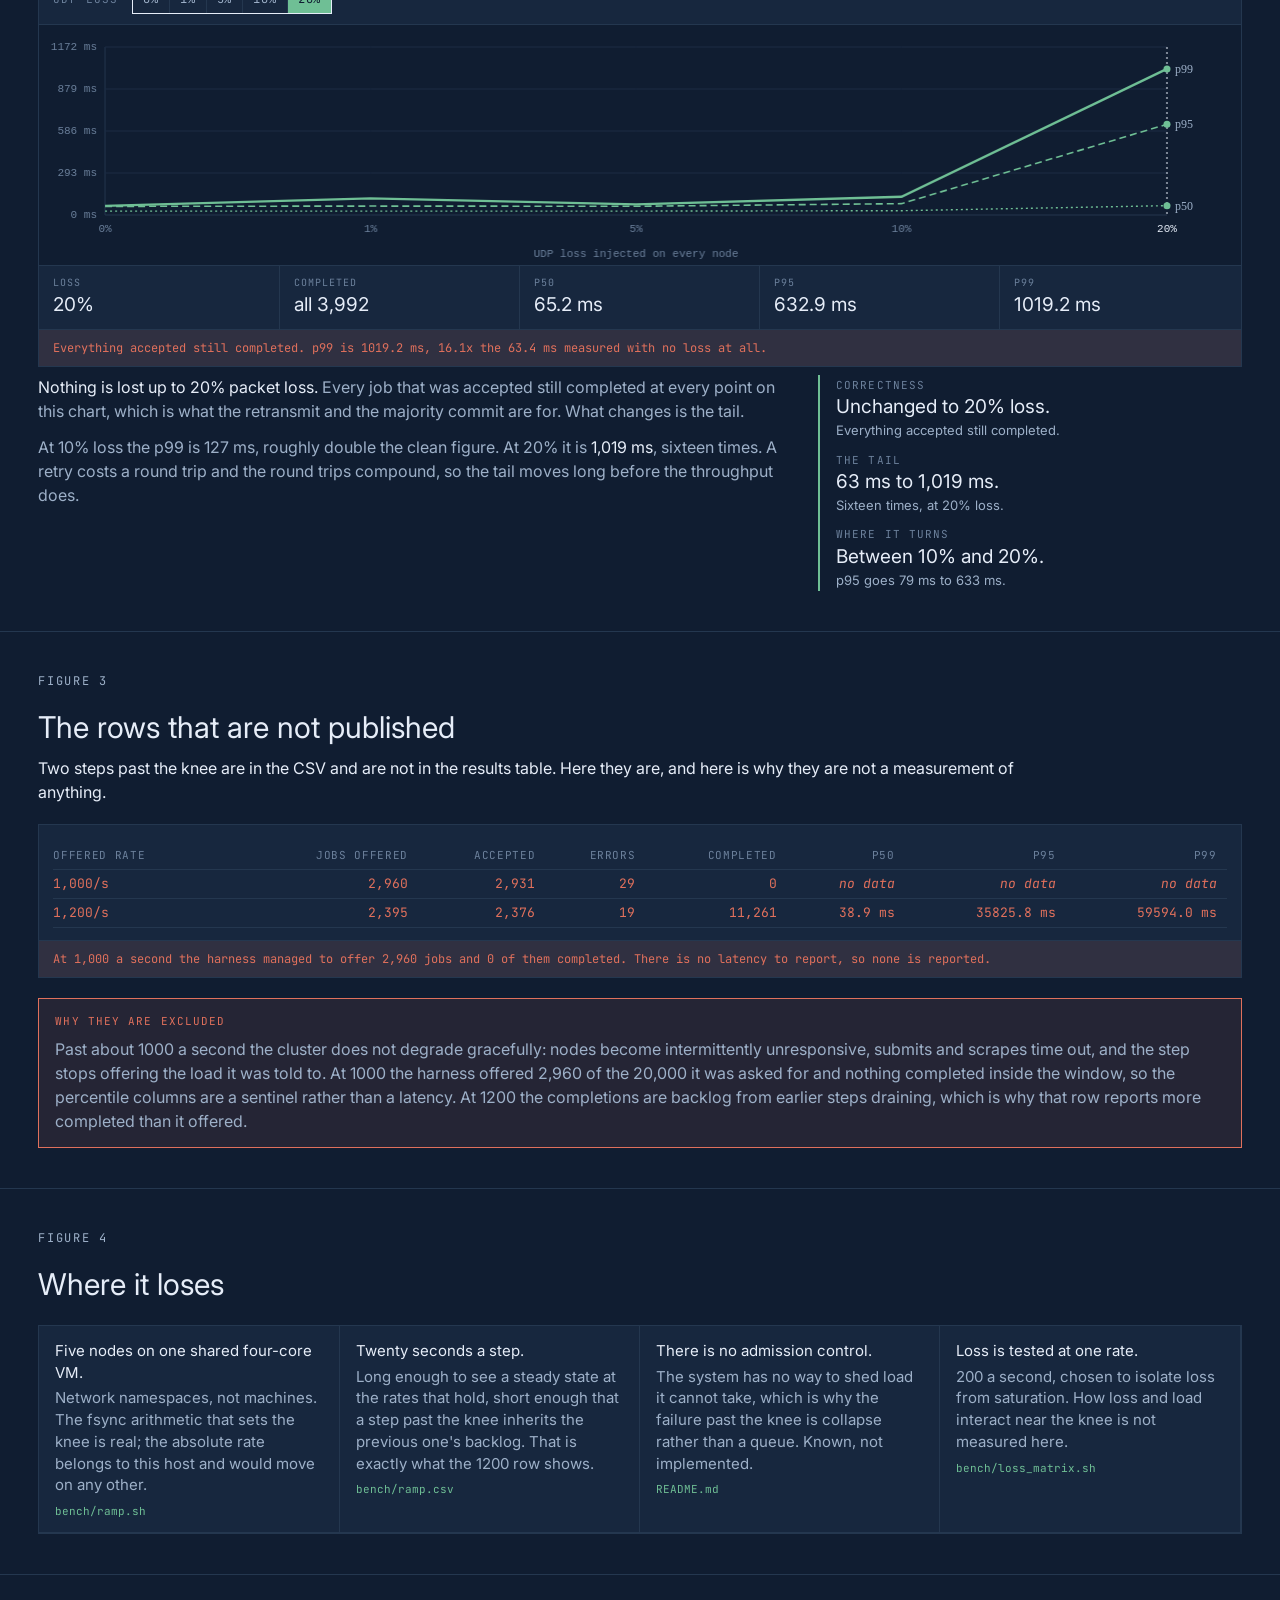
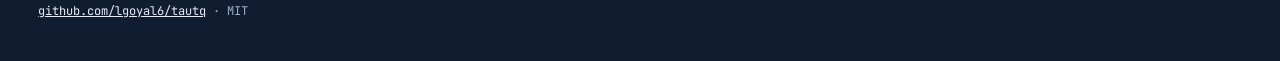
==== commit b1727ea5: "docs: lead the README with the demo card The link to the live page sat twenty to thirty lines down, " ====
--- a/docs/index.html
+++ b/docs/index.html
@@ -7,6 +7,12 @@
 <meta name="description" content="A five-node webhook queue with no coordinator. Flat 63ms p99 to 600 jobs a second, 107ms at 800, and past 1000 it stops degrading gracefully. Those rows are in the CSV and deliberately unpublished.">
 <meta property="og:title" content="tautq">
 <meta property="og:description" content="Drag the offered rate and watch p99 leave its flat band. The rows past the knee are shown as what they are: suspect, and not a measurement.">
+<meta property="og:type" content="website">
+<meta property="og:title" content="tautq">
+<meta property="og:description" content="A five-node webhook queue with no coordinator. Flat 63ms p99 to 600 jobs a second, 107ms at 800, and past 1000 it stops degrading gracefully. Those rows are in the CSV and deliberately unpublished.">
+<meta property="og:url" content="https://lgoyal6.github.io/tautq/">
+<meta property="og:image" content="https://lgoyal6.github.io/tautq/og.png">
+<meta name="twitter:card" content="summary_large_image">
 <link rel="stylesheet" href="style.css">
 </head>
 <body>
@@ -215,11 +221,6 @@
     <a href="https://github.com/lgoyal6/tautq">github.com/lgoyal6/tautq</a>
     &middot; MIT
   </span>
-  <span>
-    also: <a href="https://lgoyal6.github.io/taut/">taut</a>
-    &middot; <a href="https://lgoyal6.github.io/strata/">strata</a>
-    &middot; <a href="https://lgoyal6.github.io/tollgate/">tollgate</a>
-  </span>
 </footer>
 
 <script src="app.js"></script>
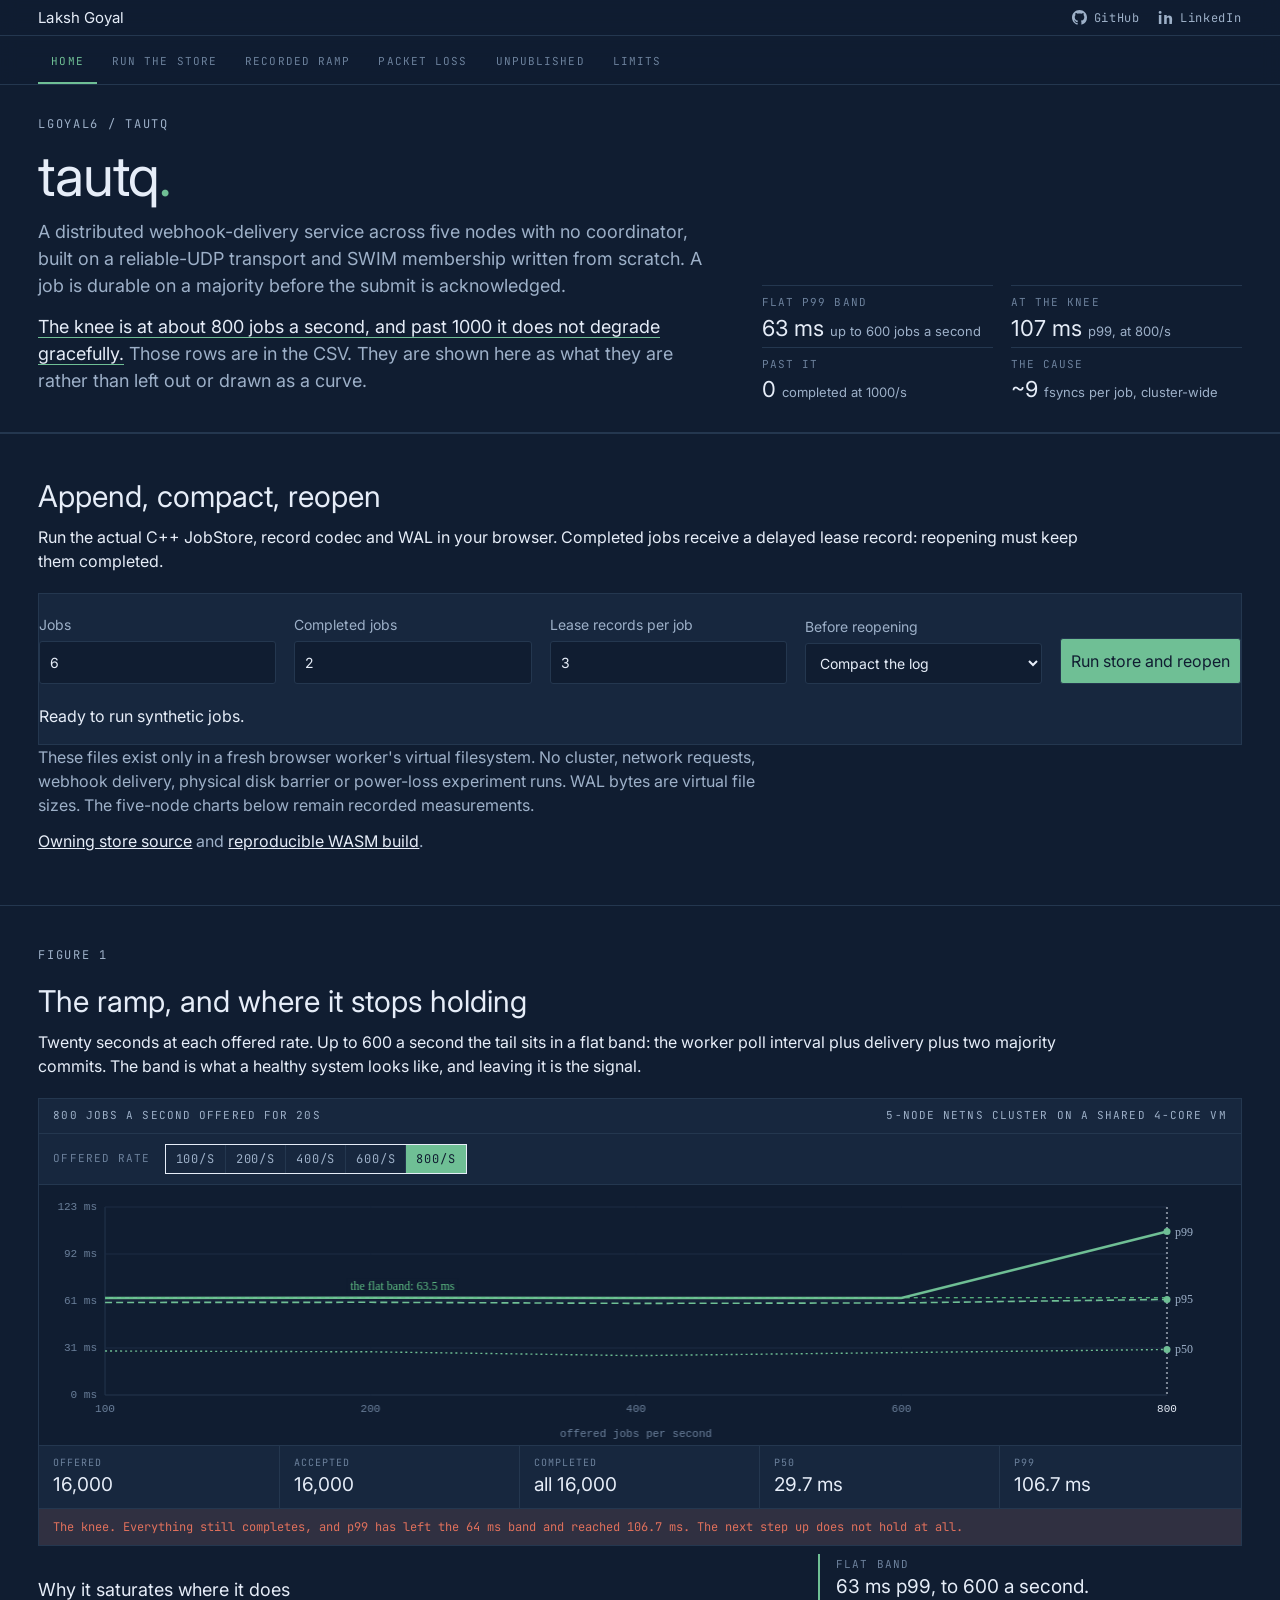
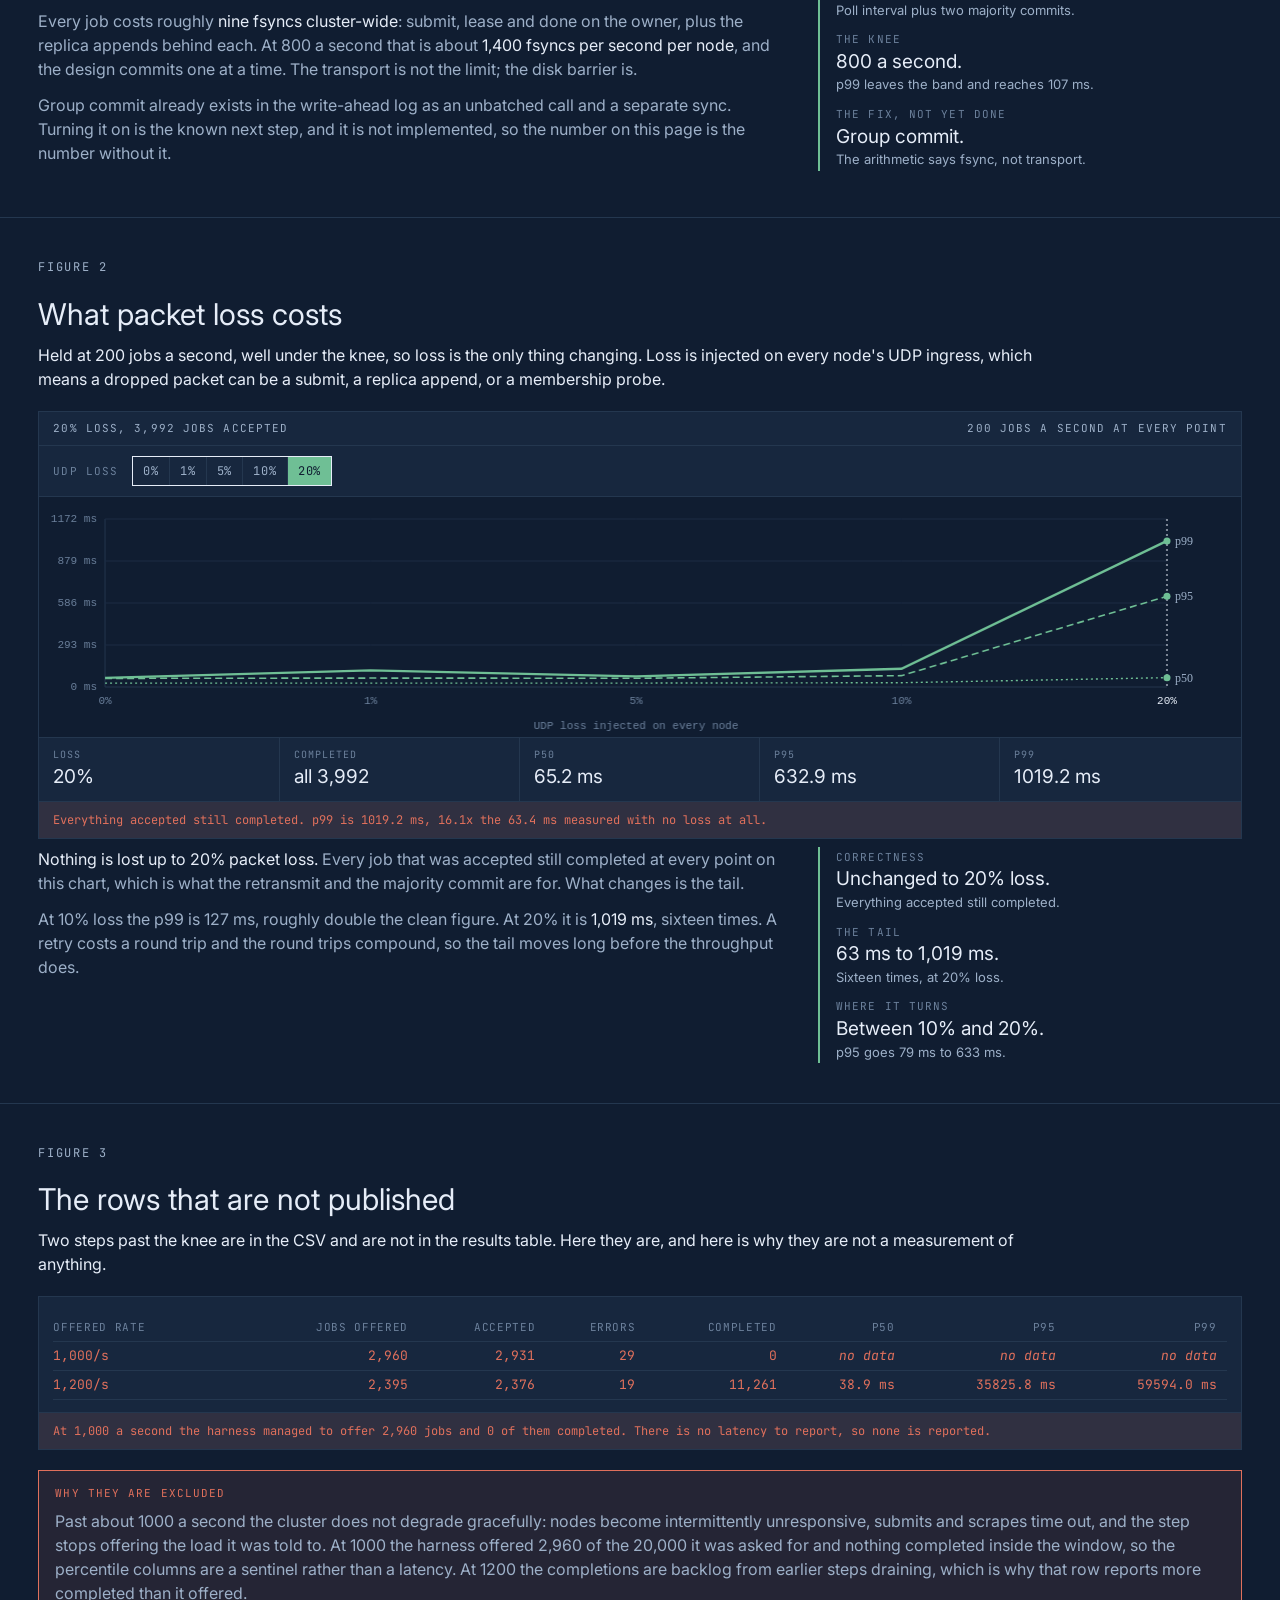
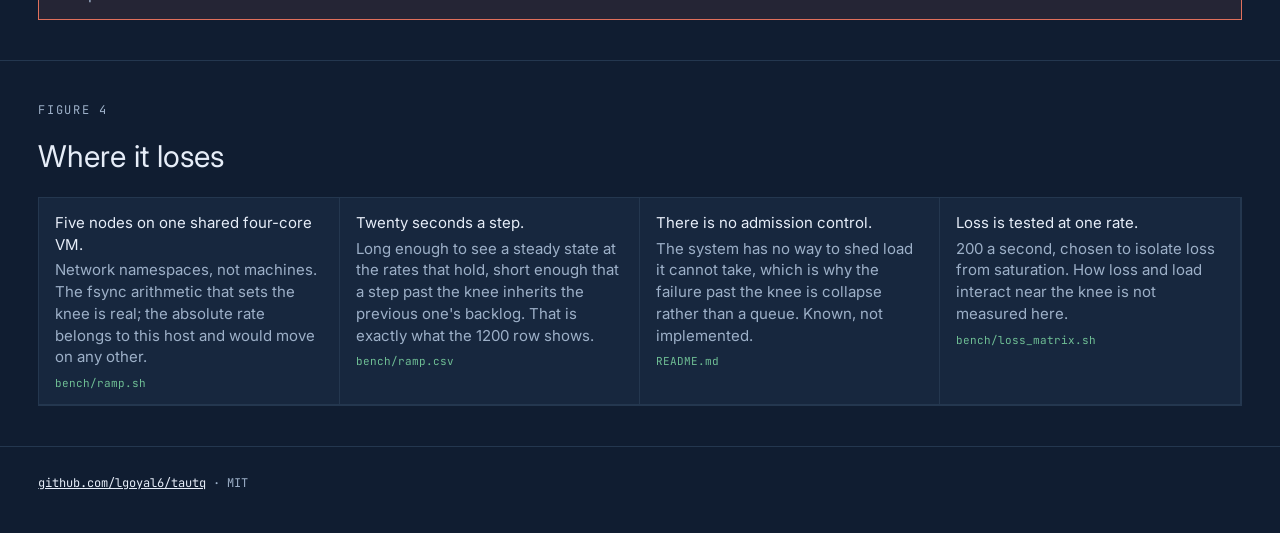
==== commit 5aa0f04d: "Expose store compaction and reopen controls beside recorded benchmarks" ====
--- a/docs/index.html
+++ b/docs/index.html
@@ -14,6 +14,7 @@
 <meta property="og:image" content="https://lgoyal6.github.io/tautq/og.png">
 <meta name="twitter:card" content="summary_large_image">
 <link rel="stylesheet" href="style.css">
+<link rel="stylesheet" href="store-lab.css"><script type="module" src="store-lab.js"></script>
 </head>
 <body>
 
@@ -26,7 +27,8 @@
 </nav>
 <nav class="tabs" aria-label="Sections">
     <a href="#sec-home">Home</a>
-    <a href="#sec-ramp">The ramp</a>
+    <a href="#sec-store">Run the store</a>
+    <a href="#sec-ramp">Recorded ramp</a>
     <a href="#sec-loss">Packet loss</a>
     <a href="#sec-suspect">Unpublished</a>
     <a href="#sec-limits">Limits</a>
@@ -55,6 +57,20 @@
   </dl>
 </header>
 
+<section class="gut" id="sec-store">
+<h2>Append, compact, reopen</h2>
+<p class="lead">Run the actual C++ JobStore, record codec and WAL in your browser. Completed jobs receive a delayed lease record: reopening must keep them completed.</p>
+<div class="figure"><form id="store-form">
+<label>Jobs<input id="jobs" type="number" min="1" max="12" value="6" required></label>
+<label>Completed jobs<input id="done" type="number" min="0" max="12" value="2" required></label>
+<label>Lease records per job<input id="cycles" type="number" min="1" max="8" value="3" required></label>
+<label>Before reopening<select id="compact"><option value="1">Compact the log</option><option value="0">Keep the full log</option></select></label>
+<button id="store-run">Run store and reopen</button></form>
+<div role="status" id="store-status">Ready to run synthetic jobs.</div><pre id="store-output"></pre></div>
+<p>These files exist only in a fresh browser worker's virtual filesystem. No cluster, network requests, webhook delivery, physical disk barrier or power-loss experiment runs. WAL bytes are virtual file sizes. The five-node charts below remain recorded measurements.</p>
+<p><a href="https://github.com/lgoyal6/tautq/blob/main/src/store.cc">Owning store source</a> and <a href="https://github.com/lgoyal6/tautq/blob/main/wasm/build.sh">reproducible WASM build</a>.</p>
+</section>
+
 <section class="gut" id="sec-ramp">
   <div class="eyebrow">Figure 1</div>
   <h2>The ramp, and where it stops holding</h2>
--- a/docs/store-lab.css
+++ b/docs/store-lab.css
@@ -0,0 +1,6 @@
+#store-form {display:flex;flex-wrap:wrap;gap:18px;align-items:end;margin:20px 0}
+#store-form label {display:grid;gap:6px;color:var(--sub);font-size:14px;flex:1 1 180px}
+#store-form input,#store-form select,#store-run {font:inherit;border:1px solid var(--rule);padding:10px;background:var(--paper);color:var(--ink);border-radius:3px;width:100%}
+#store-run {width:auto;background:var(--ox);color:var(--paper);cursor:pointer}
+#store-form :focus-visible {outline:2px solid var(--ox);outline-offset:3px}
+#store-output {white-space:pre-wrap;overflow-wrap:anywhere;font:13px/1.6 var(--mono);margin-top:16px}
